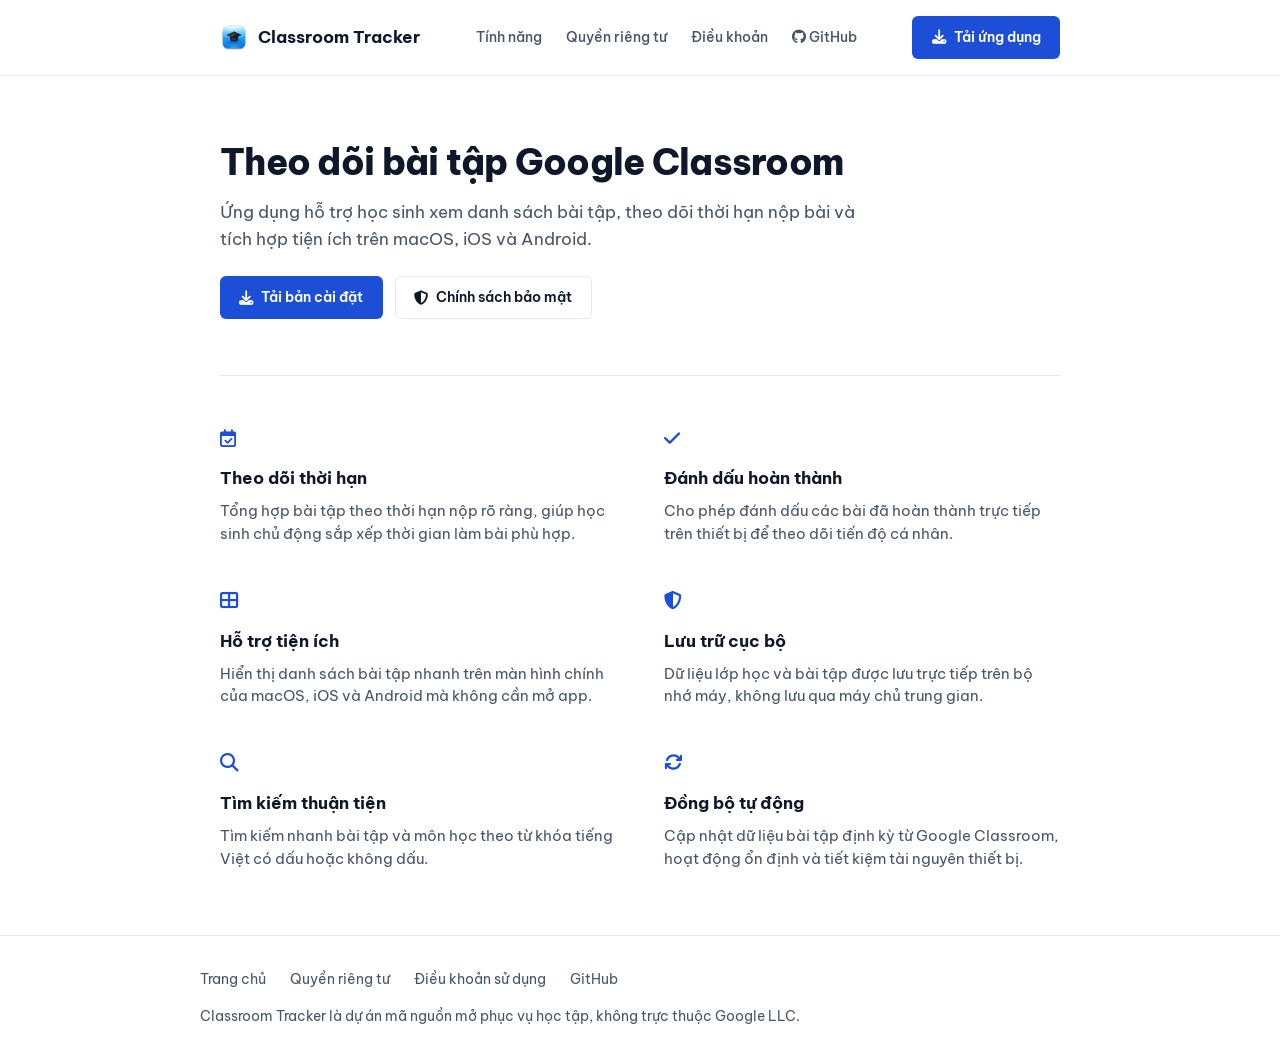
==== docs/index.html @ 7ae24a5d "docs: add landing page, privacy policy, and terms of service" ====
<!DOCTYPE html>
<html lang="vi">
<head>
  <meta charset="UTF-8">
  <meta name="viewport" content="width=device-width, initial-scale=1.0">
  <title>Classroom Tracker - Quản lý bài tập Google Classroom</title>
  <meta name="description" content="Ứng dụng theo dõi bài tập và hạn nộp Google Classroom trên macOS, iOS và Android.">
  <link rel="icon" type="image/svg+xml" href="app-icon.svg">
  <link rel="preconnect" href="https://fonts.googleapis.com">
  <link rel="preconnect" href="https://fonts.gstatic.com" crossorigin>
  <link href="https://fonts.googleapis.com/css2?family=Be+Vietnam+Pro:wght@400;500;600;700;800&display=swap" rel="stylesheet">
  <link rel="stylesheet" href="https://cdnjs.cloudflare.com/ajax/libs/font-awesome/6.5.1/css/all.min.css">
  <link rel="stylesheet" href="style.css">
</head>
<body>
  <header class="site-header">
    <div class="header-inner">
      <a href="index.html" class="brand">
        <img src="app-icon.svg" alt="Classroom Tracker" class="brand-icon">
        <span>Classroom Tracker</span>
      </a>
      <nav class="nav-links">
        <a href="#tinh-nang" class="nav-link">Tính năng</a>
        <a href="privacy.html" class="nav-link">Quyền riêng tư</a>
        <a href="terms.html" class="nav-link">Điều khoản</a>
        <a href="https://github.com/tahoangphuc111/Classroom-Tracker" class="nav-link" target="_blank" rel="noopener">
          <i class="fa-brands fa-github"></i> GitHub
        </a>
      </nav>
      <a href="https://github.com/tahoangphuc111/Classroom-Tracker/releases" class="btn btn-primary">
        <i class="fa-solid fa-download"></i> Tải ứng dụng
      </a>
    </div>
  </header>

  <main class="page-wrapper">
    <section class="hero">
      <h1 class="hero-title">Theo dõi bài tập Google Classroom</h1>
      <p class="hero-lead">Ứng dụng hỗ trợ học sinh xem danh sách bài tập, theo dõi thời hạn nộp bài và tích hợp tiện ích trên macOS, iOS và Android.</p>
      <div class="hero-buttons">
        <a href="https://github.com/tahoangphuc111/Classroom-Tracker/releases" class="btn btn-primary">
          <i class="fa-solid fa-download"></i> Tải bản cài đặt
        </a>
        <a href="privacy.html" class="btn btn-secondary">
          <i class="fa-solid fa-shield-halved"></i> Chính sách bảo mật
        </a>
      </div>
    </section>

    <section id="tinh-nang" class="feature-section">
      <div class="feature-grid">
        <div class="feature-item">
          <div class="feature-icon">
            <i class="fa-regular fa-calendar-check"></i>
          </div>
          <h2 class="feature-title">Theo dõi thời hạn</h2>
          <p class="feature-desc">Tổng hợp bài tập theo thời hạn nộp rõ ràng, giúp học sinh chủ động sắp xếp thời gian làm bài phù hợp.</p>
        </div>

        <div class="feature-item">
          <div class="feature-icon">
            <i class="fa-solid fa-check"></i>
          </div>
          <h2 class="feature-title">Đánh dấu hoàn thành</h2>
          <p class="feature-desc">Cho phép đánh dấu các bài đã hoàn thành trực tiếp trên thiết bị để theo dõi tiến độ cá nhân.</p>
        </div>

        <div class="feature-item">
          <div class="feature-icon">
            <i class="fa-solid fa-table-cells-large"></i>
          </div>
          <h2 class="feature-title">Hỗ trợ tiện ích</h2>
          <p class="feature-desc">Hiển thị danh sách bài tập nhanh trên màn hình chính của macOS, iOS và Android mà không cần mở app.</p>
        </div>

        <div class="feature-item">
          <div class="feature-icon">
            <i class="fa-solid fa-shield-halved"></i>
          </div>
          <h2 class="feature-title">Lưu trữ cục bộ</h2>
          <p class="feature-desc">Dữ liệu lớp học và bài tập được lưu trực tiếp trên bộ nhớ máy, không lưu qua máy chủ trung gian.</p>
        </div>

        <div class="feature-item">
          <div class="feature-icon">
            <i class="fa-solid fa-magnifying-glass"></i>
          </div>
          <h2 class="feature-title">Tìm kiếm thuận tiện</h2>
          <p class="feature-desc">Tìm kiếm nhanh bài tập và môn học theo từ khóa tiếng Việt có dấu hoặc không dấu.</p>
        </div>

        <div class="feature-item">
          <div class="feature-icon">
            <i class="fa-solid fa-arrows-rotate"></i>
          </div>
          <h2 class="feature-title">Đồng bộ tự động</h2>
          <p class="feature-desc">Cập nhật dữ liệu bài tập định kỳ từ Google Classroom, hoạt động ổn định và tiết kiệm tài nguyên thiết bị.</p>
        </div>
      </div>
    </section>
  </main>

  <footer class="site-footer">
    <div class="footer-inner">
      <nav class="footer-nav">
        <a href="index.html" class="footer-link">Trang chủ</a>
        <a href="privacy.html" class="footer-link">Quyền riêng tư</a>
        <a href="terms.html" class="footer-link">Điều khoản sử dụng</a>
        <a href="https://github.com/tahoangphuc111/Classroom-Tracker" class="footer-link" target="_blank" rel="noopener">GitHub</a>
      </nav>
      <p class="footer-copy">Classroom Tracker là dự án mã nguồn mở phục vụ học tập, không trực thuộc Google LLC.</p>
    </div>
  </footer>
</body>
</html>
---- docs/style.css ----
:root {
  color-scheme: light;
  --color-primary: #1d4ed8;
  --color-primary-hover: #1e40af;
  --color-bg: #ffffff;
  --color-surface: #ffffff;
  --color-text: #0f172a;
  --color-text-muted: #475569;
  --color-border: #e2e8f0;
  --radius-sm: 6px;
  --radius-md: 10px;
  --font-base: 'Be Vietnam Pro', system-ui, -apple-system, sans-serif;
}

*, *::before, *::after {
  box-sizing: border-box;
  margin: 0;
  padding: 0;
}

html {
  background: var(--color-bg);
  color: var(--color-text);
  font-family: var(--font-base);
  font-size: 16px;
  line-height: 1.6;
  -webkit-font-smoothing: antialiased;
}

body {
  min-height: 100vh;
  display: flex;
  flex-direction: column;
  background: var(--color-bg);
  color: var(--color-text);
}

code, pre, kbd, samp {
  font-family: var(--font-base);
  font-size: 0.9em;
  font-weight: 600;
  background: #f1f5f9;
  color: #1e293b;
  padding: 2px 6px;
  border-radius: var(--radius-sm);
}

a {
  color: var(--color-primary);
  text-decoration: none;
}

a:hover {
  color: var(--color-primary-hover);
  text-decoration: underline;
}

.site-header {
  border-bottom: 1px solid var(--color-border);
  background: var(--color-surface);
}

.header-inner {
  max-width: 880px;
  margin: 0 auto;
  padding: 1rem 1.25rem;
  display: flex;
  align-items: center;
  justify-content: space-between;
}

.brand {
  display: inline-flex;
  align-items: center;
  gap: 0.625rem;
  color: var(--color-text);
  font-weight: 700;
  font-size: 1.05rem;
  text-decoration: none;
}

.brand:hover {
  text-decoration: none;
}

.brand-icon {
  width: 28px;
  height: 28px;
  border-radius: 6px;
  display: block;
}

.nav-links {
  display: flex;
  align-items: center;
  gap: 1.5rem;
}

.nav-link {
  color: var(--color-text-muted);
  font-size: 0.9rem;
  font-weight: 500;
}

.nav-link:hover {
  color: var(--color-primary);
  text-decoration: none;
}

.btn {
  display: inline-flex;
  align-items: center;
  gap: 0.5rem;
  justify-content: center;
  padding: 0.55rem 1.15rem;
  border-radius: var(--radius-sm);
  font-size: 0.9rem;
  font-weight: 600;
  text-decoration: none;
  cursor: pointer;
  border: 1px solid transparent;
}

.btn:hover {
  text-decoration: none;
}

.btn-primary {
  background: var(--color-primary);
  color: #ffffff;
}

.btn-primary:hover {
  background: var(--color-primary-hover);
}

.btn-secondary {
  background: transparent;
  border-color: var(--color-border);
  color: var(--color-text);
}

.btn-secondary:hover {
  background: #f8fafc;
}

.page-wrapper {
  flex: 1;
  max-width: 880px;
  width: 100%;
  margin: 0 auto;
  padding: 3rem 1.25rem 4rem;
}

.hero {
  max-width: 680px;
  margin: 1rem 0 3.5rem;
}

.hero-title {
  font-size: 2.25rem;
  font-weight: 800;
  line-height: 1.25;
  color: var(--color-text);
  margin-bottom: 0.875rem;
  letter-spacing: -0.02em;
}

.hero-lead {
  font-size: 1.05rem;
  color: var(--color-text-muted);
  margin-bottom: 1.5rem;
  max-width: 60ch;
}

.hero-buttons {
  display: flex;
  gap: 0.75rem;
  flex-wrap: wrap;
}

.feature-section {
  border-top: 1px solid var(--color-border);
  padding-top: 3rem;
}

.feature-grid {
  display: grid;
  grid-template-columns: repeat(2, 1fr);
  gap: 2.5rem 3rem;
}

.feature-item {
  display: flex;
  flex-direction: column;
  gap: 0.5rem;
}

.feature-icon {
  font-size: 1.15rem;
  color: var(--color-primary);
  margin-bottom: 0.25rem;
}

.feature-title {
  font-size: 1.05rem;
  font-weight: 700;
  color: var(--color-text);
}

.feature-desc {
  color: var(--color-text-muted);
  font-size: 0.925rem;
  line-height: 1.55;
}

.document-shell {
  max-width: 720px;
  margin: 0 auto;
}

.document-header {
  border-bottom: 1px solid var(--color-border);
  padding-bottom: 1.25rem;
  margin-bottom: 2rem;
}

.document-title {
  font-size: 2rem;
  font-weight: 800;
  color: var(--color-text);
  letter-spacing: -0.02em;
  margin-bottom: 0.35rem;
}

.document-meta {
  font-size: 0.875rem;
  color: var(--color-text-muted);
}

.document-body h2 {
  font-size: 1.2rem;
  font-weight: 700;
  color: var(--color-text);
  margin: 2rem 0 0.75rem;
}

.document-body p, .document-body ul, .document-body ol {
  font-size: 0.95rem;
  color: var(--color-text);
  margin-bottom: 1rem;
}

.document-body ul, .document-body ol {
  padding-left: 1.35rem;
}

.document-body li {
  margin-bottom: 0.35rem;
}

.notice-divider {
  border-top: 1px solid var(--color-border);
  border-bottom: 1px solid var(--color-border);
  padding: 1.25rem 0;
  margin: 1.75rem 0;
  font-size: 0.925rem;
  color: var(--color-text-muted);
}

.notice-divider strong {
  color: var(--color-text);
  display: block;
  margin-bottom: 0.35rem;
}

.site-footer {
  border-top: 1px solid var(--color-border);
  background: var(--color-surface);
  padding: 2rem 1.25rem;
  margin-top: auto;
}

.footer-inner {
  max-width: 880px;
  margin: 0 auto;
  display: flex;
  align-items: center;
  justify-content: space-between;
  gap: 1rem;
  flex-wrap: wrap;
}

.footer-nav {
  display: flex;
  gap: 1.5rem;
  flex-wrap: wrap;
}

.footer-link {
  color: var(--color-text-muted);
  font-size: 0.875rem;
}

.footer-copy {
  font-size: 0.85rem;
  color: var(--color-text-muted);
}

@media (max-width: 680px) {
  .hero-title {
    font-size: 1.85rem;
  }
  .feature-grid {
    grid-template-columns: 1fr;
    gap: 2rem;
  }
  .nav-links {
    display: none;
  }
  .footer-inner {
    flex-direction: column;
    align-items: flex-start;
  }
}
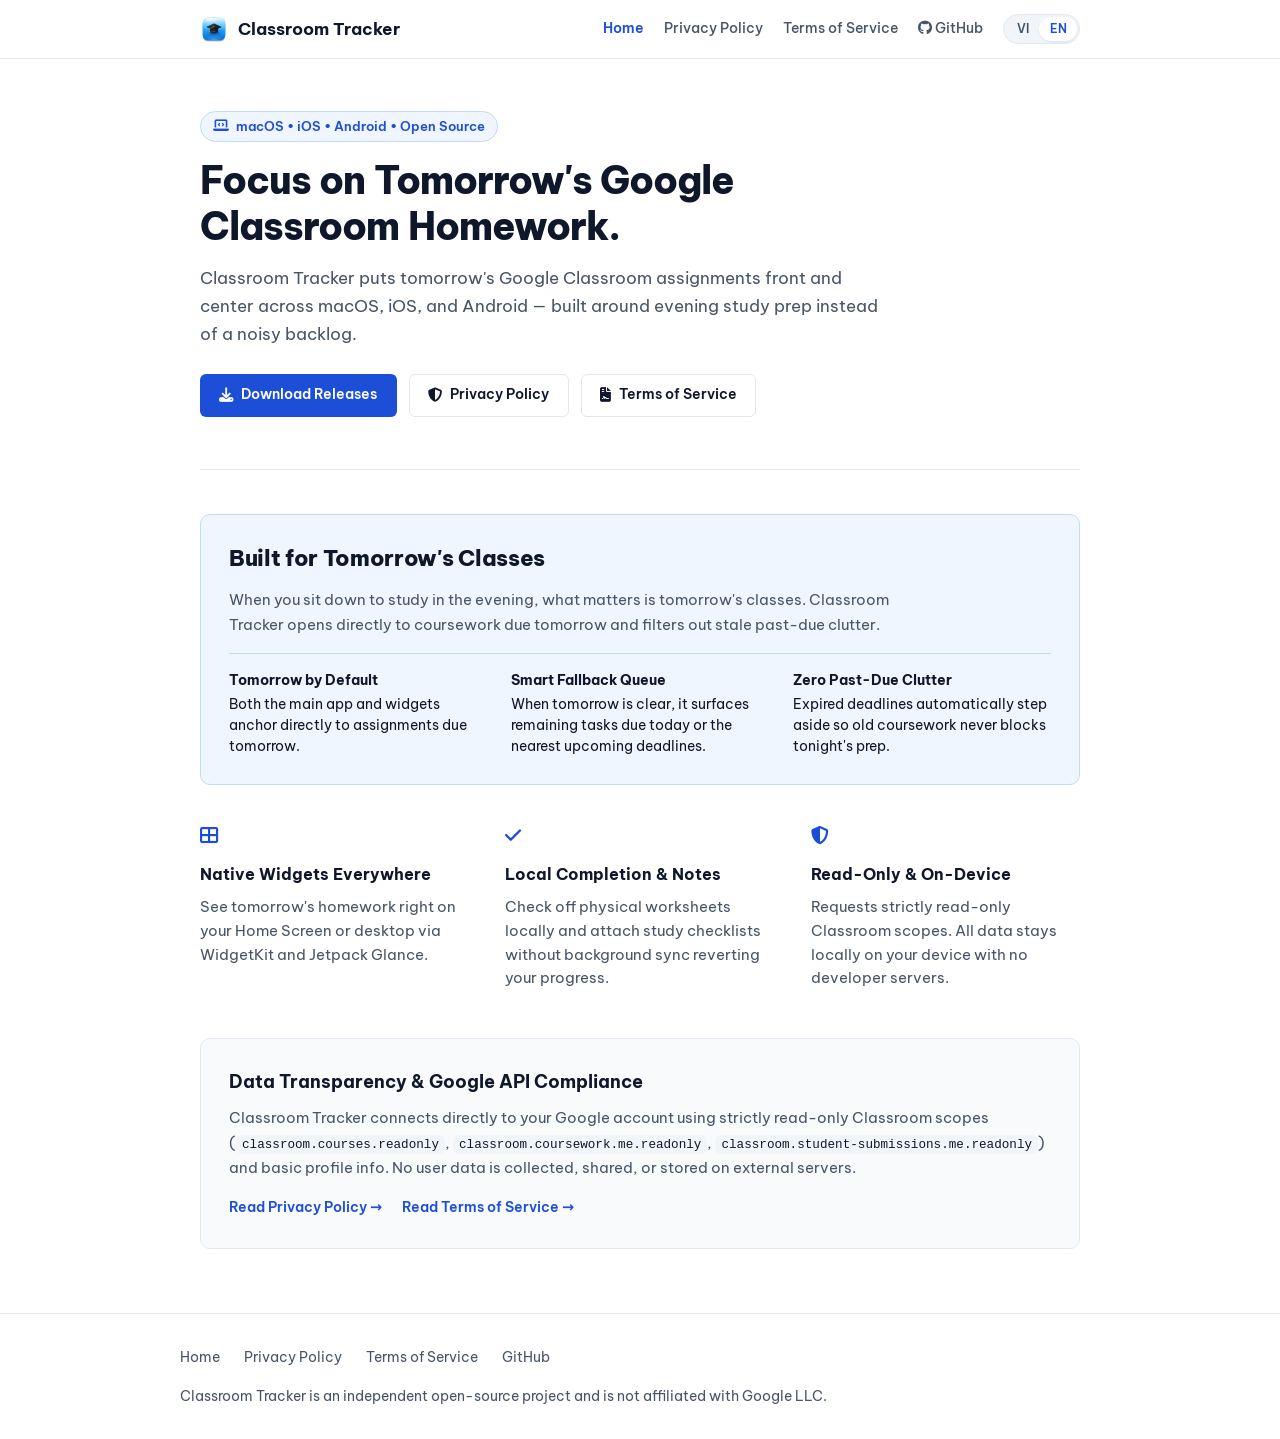
==== commit 39244996: "docs: add bilingual VI/EN landing page, privacy policy, and terms of service" ====
--- a/docs/index.html
+++ b/docs/index.html
@@ -1,16 +1,30 @@
 <!DOCTYPE html>
-<html lang="vi">
+<html lang="en"
+      data-title-vi="Classroom Tracker - Báo bài Google Classroom cho ngày mai"
+      data-title-en="Classroom Tracker - Google Classroom Homework Prep"
+      data-desc-vi="Ứng dụng mã nguồn mở đưa bài tập Google Classroom cần chuẩn bị cho ngày mai lên màn hình chính trên macOS, iOS và Android."
+      data-desc-en="Open-source companion app that puts tomorrow's Google Classroom homework front and center on macOS, iOS, and Android.">
 <head>
   <meta charset="UTF-8">
   <meta name="viewport" content="width=device-width, initial-scale=1.0">
-  <title>Classroom Tracker - Quản lý bài tập Google Classroom</title>
-  <meta name="description" content="Ứng dụng theo dõi bài tập và hạn nộp Google Classroom trên macOS, iOS và Android.">
+  <title>Classroom Tracker - Google Classroom Homework Prep</title>
+  <meta name="description" content="Open-source companion app that puts tomorrow's Google Classroom homework front and center on macOS, iOS, and Android.">
   <link rel="icon" type="image/svg+xml" href="app-icon.svg">
   <link rel="preconnect" href="https://fonts.googleapis.com">
   <link rel="preconnect" href="https://fonts.gstatic.com" crossorigin>
   <link href="https://fonts.googleapis.com/css2?family=Be+Vietnam+Pro:wght@400;500;600;700;800&display=swap" rel="stylesheet">
   <link rel="stylesheet" href="https://cdnjs.cloudflare.com/ajax/libs/font-awesome/6.5.1/css/all.min.css">
   <link rel="stylesheet" href="style.css">
+  <script>
+    (function () {
+      try {
+        var q = new URLSearchParams(window.location.search).get('lang');
+        var l = (q === 'vi' || q === 'en') ? q : (localStorage.getItem('ct_lang') || ((navigator.language || '').toLowerCase().indexOf('vi') === 0 ? 'vi' : 'en'));
+        document.documentElement.classList.add('lang-' + l);
+        document.documentElement.lang = l;
+      } catch (_) {}
+    })();
+  </script>
 </head>
 <body>
   <header class="site-header">
@@ -19,82 +33,158 @@
         <img src="app-icon.svg" alt="Classroom Tracker" class="brand-icon">
         <span>Classroom Tracker</span>
       </a>
-      <nav class="nav-links">
-        <a href="#tinh-nang" class="nav-link">Tính năng</a>
-        <a href="privacy.html" class="nav-link">Quyền riêng tư</a>
-        <a href="terms.html" class="nav-link">Điều khoản</a>
-        <a href="https://github.com/tahoangphuc111/Classroom-Tracker" class="nav-link" target="_blank" rel="noopener">
-          <i class="fa-brands fa-github"></i> GitHub
-        </a>
-      </nav>
-      <a href="https://github.com/tahoangphuc111/Classroom-Tracker/releases" class="btn btn-primary">
-        <i class="fa-solid fa-download"></i> Tải ứng dụng
-      </a>
+      <div class="header-actions">
+        <nav class="nav-links" aria-label="Main navigation">
+          <a href="index.html" class="nav-link is-active" aria-current="page">
+            <span data-lang="vi">Trang chủ</span>
+            <span data-lang="en">Home</span>
+          </a>
+          <a href="privacy.html" class="nav-link">
+            <span data-lang="vi">Quyền riêng tư</span>
+            <span data-lang="en">Privacy Policy</span>
+          </a>
+          <a href="terms.html" class="nav-link">
+            <span data-lang="vi">Điều khoản</span>
+            <span data-lang="en">Terms of Service</span>
+          </a>
+          <a href="https://github.com/tahoangphuc111/Classroom-Tracker" class="nav-link" target="_blank" rel="noopener">
+            <i class="fa-brands fa-github" aria-hidden="true"></i> GitHub
+          </a>
+        </nav>
+        <div class="lang-switcher" role="group" aria-label="Language switcher">
+          <button type="button" class="lang-btn" data-set-lang="vi" aria-pressed="false">VI</button>
+          <button type="button" class="lang-btn" data-set-lang="en" aria-pressed="true">EN</button>
+        </div>
+      </div>
     </div>
   </header>
 
   <main class="page-wrapper">
     <section class="hero">
-      <h1 class="hero-title">Theo dõi bài tập Google Classroom</h1>
-      <p class="hero-lead">Ứng dụng hỗ trợ học sinh xem danh sách bài tập, theo dõi thời hạn nộp bài và tích hợp tiện ích trên macOS, iOS và Android.</p>
+      <div class="hero-badge">
+        <i class="fa-solid fa-laptop-code" aria-hidden="true"></i>
+        <span data-lang="vi">macOS • iOS • Android • Mã nguồn mở</span>
+        <span data-lang="en">macOS • iOS • Android • Open Source</span>
+      </div>
+
+      <h1 class="hero-title" data-lang="vi">Soạn báo bài cho ngày mai, không còn bỏ sót hạn nộp.</h1>
+      <h1 class="hero-title" data-lang="en">Focus on Tomorrow's Google Classroom Homework.</h1>
+
+      <p class="hero-lead" data-lang="vi">
+        Classroom Tracker đưa đúng những bài tập cần chuẩn bị cho ngày mai lên đầu danh sách và màn hình chính trên macOS, iOS và Android — thay cho một danh sách dài đầy bài cũ.
+      </p>
+      <p class="hero-lead" data-lang="en">
+        Classroom Tracker puts tomorrow's Google Classroom assignments front and center across macOS, iOS, and Android — built around evening study prep instead of a noisy backlog.
+      </p>
+
       <div class="hero-buttons">
-        <a href="https://github.com/tahoangphuc111/Classroom-Tracker/releases" class="btn btn-primary">
-          <i class="fa-solid fa-download"></i> Tải bản cài đặt
+        <a href="https://github.com/tahoangphuc111/Classroom-Tracker/releases" class="btn btn-primary" target="_blank" rel="noopener">
+          <i class="fa-solid fa-download" aria-hidden="true"></i>
+          <span data-lang="vi">Tải bản cài đặt</span>
+          <span data-lang="en">Download Releases</span>
         </a>
         <a href="privacy.html" class="btn btn-secondary">
-          <i class="fa-solid fa-shield-halved"></i> Chính sách bảo mật
+          <i class="fa-solid fa-shield-halved" aria-hidden="true"></i>
+          <span data-lang="vi">Chính sách bảo mật</span>
+          <span data-lang="en">Privacy Policy</span>
+        </a>
+        <a href="terms.html" class="btn btn-secondary">
+          <i class="fa-solid fa-file-contract" aria-hidden="true"></i>
+          <span data-lang="vi">Điều khoản dịch vụ</span>
+          <span data-lang="en">Terms of Service</span>
         </a>
       </div>
     </section>
 
-    <section id="tinh-nang" class="feature-section">
+    <section id="features" class="feature-section">
+      <article class="spotlight-card">
+        <h2 class="spotlight-title" data-lang="vi">Báo bài Ngày mai</h2>
+        <h2 class="spotlight-title" data-lang="en">Built for Tomorrow's Classes</h2>
+
+        <p class="spotlight-desc" data-lang="vi">
+          Buổi tối mở app là để soạn bài cho ngày mai. Classroom Tracker mặc định hiển thị ngay các bài có hạn nộp vào ngày mai, tự động bỏ qua các hạn cũ đã trôi qua để danh sách luôn gọn và đúng việc cần làm.
+        </p>
+        <p class="spotlight-desc" data-lang="en">
+          When you sit down to study in the evening, what matters is tomorrow's classes. Classroom Tracker opens directly to coursework due tomorrow and filters out stale past-due clutter.
+        </p>
+
+        <ul class="spotlight-points" data-lang="vi">
+          <li>
+            <strong>Mở lên là thấy Ngày mai</strong>
+            Cả ứng dụng chính lẫn widget đều ưu tiên nhóm bài có hạn trong ngày mai.
+          </li>
+          <li>
+            <strong>Chuyển tiếp thông minh</strong>
+            Khi ngày mai không có bài, tự động hiện bài còn lại trong hôm nay hoặc hạn gần nhất tiếp theo.
+          </li>
+          <li>
+            <strong>Không kẹt bài quá hạn cũ</strong>
+            Bài đã qua hạn được xem như đã khép lại để không che mất bài cần soạn tối nay.
+          </li>
+        </ul>
+
+        <ul class="spotlight-points" data-lang="en">
+          <li>
+            <strong>Tomorrow by Default</strong>
+            Both the main app and widgets anchor directly to assignments due tomorrow.
+          </li>
+          <li>
+            <strong>Smart Fallback Queue</strong>
+            When tomorrow is clear, it surfaces remaining tasks due today or the nearest upcoming deadlines.
+          </li>
+          <li>
+            <strong>Zero Past-Due Clutter</strong>
+            Expired deadlines automatically step aside so old coursework never blocks tonight's prep.
+          </li>
+        </ul>
+      </article>
+
       <div class="feature-grid">
         <div class="feature-item">
-          <div class="feature-icon">
-            <i class="fa-regular fa-calendar-check"></i>
-          </div>
-          <h2 class="feature-title">Theo dõi thời hạn</h2>
-          <p class="feature-desc">Tổng hợp bài tập theo thời hạn nộp rõ ràng, giúp học sinh chủ động sắp xếp thời gian làm bài phù hợp.</p>
+          <div class="feature-icon"><i class="fa-solid fa-table-cells-large" aria-hidden="true"></i></div>
+          <h3 class="feature-title" data-lang="vi">Widget trên macOS, iOS &amp; Android</h3>
+          <h3 class="feature-title" data-lang="en">Native Widgets Everywhere</h3>
+          <p class="feature-desc" data-lang="vi">Xem nhanh báo bài ngày mai ngay trên màn hình chính và desktop qua WidgetKit và Jetpack Glance mà không cần mở app.</p>
+          <p class="feature-desc" data-lang="en">See tomorrow's homework right on your Home Screen or desktop via WidgetKit and Jetpack Glance.</p>
         </div>
 
         <div class="feature-item">
-          <div class="feature-icon">
-            <i class="fa-solid fa-check"></i>
-          </div>
-          <h2 class="feature-title">Đánh dấu hoàn thành</h2>
-          <p class="feature-desc">Cho phép đánh dấu các bài đã hoàn thành trực tiếp trên thiết bị để theo dõi tiến độ cá nhân.</p>
+          <div class="feature-icon"><i class="fa-solid fa-check" aria-hidden="true"></i></div>
+          <h3 class="feature-title" data-lang="vi">Đánh dấu xong &amp; Ghi chú cá nhân</h3>
+          <h3 class="feature-title" data-lang="en">Local Completion &amp; Notes</h3>
+          <p class="feature-desc" data-lang="vi">Đánh dấu bài làm trên giấy hoặc tạo checklist ghi chú riêng trên máy; đồng bộ nền không ghi đè tiến độ của bạn.</p>
+          <p class="feature-desc" data-lang="en">Check off physical worksheets locally and attach study checklists without background sync reverting your progress.</p>
         </div>
 
         <div class="feature-item">
-          <div class="feature-icon">
-            <i class="fa-solid fa-table-cells-large"></i>
-          </div>
-          <h2 class="feature-title">Hỗ trợ tiện ích</h2>
-          <p class="feature-desc">Hiển thị danh sách bài tập nhanh trên màn hình chính của macOS, iOS và Android mà không cần mở app.</p>
-        </div>
-
-        <div class="feature-item">
-          <div class="feature-icon">
-            <i class="fa-solid fa-shield-halved"></i>
-          </div>
-          <h2 class="feature-title">Lưu trữ cục bộ</h2>
-          <p class="feature-desc">Dữ liệu lớp học và bài tập được lưu trực tiếp trên bộ nhớ máy, không lưu qua máy chủ trung gian.</p>
-        </div>
-
-        <div class="feature-item">
-          <div class="feature-icon">
-            <i class="fa-solid fa-magnifying-glass"></i>
-          </div>
-          <h2 class="feature-title">Tìm kiếm thuận tiện</h2>
-          <p class="feature-desc">Tìm kiếm nhanh bài tập và môn học theo từ khóa tiếng Việt có dấu hoặc không dấu.</p>
-        </div>
-
-        <div class="feature-item">
-          <div class="feature-icon">
-            <i class="fa-solid fa-arrows-rotate"></i>
-          </div>
-          <h2 class="feature-title">Đồng bộ tự động</h2>
-          <p class="feature-desc">Cập nhật dữ liệu bài tập định kỳ từ Google Classroom, hoạt động ổn định và tiết kiệm tài nguyên thiết bị.</p>
+          <div class="feature-icon"><i class="fa-solid fa-shield-halved" aria-hidden="true"></i></div>
+          <h3 class="feature-title" data-lang="vi">Chỉ đọc &amp; Lưu trữ cục bộ</h3>
+          <h3 class="feature-title" data-lang="en">Read-Only &amp; On-Device</h3>
+          <p class="feature-desc" data-lang="vi">Chỉ dùng quyền đọc từ Google Classroom API. Toàn bộ dữ liệu nằm trên thiết bị, không qua máy chủ trung gian.</p>
+          <p class="feature-desc" data-lang="en">Requests strictly read-only Classroom scopes. All data stays locally on your device with no developer servers.</p>
+        </div>
+      </div>
+    </section>
+
+    <section class="trust-section" aria-label="Privacy and Terms Summary">
+      <div data-lang="vi">
+        <h2>Minh bạch dữ liệu &amp; Quyền riêng tư</h2>
+        <p>
+          Classroom Tracker kết nối trực tiếp với tài khoản Google của bạn qua các quyền chỉ đọc (<code>classroom.courses.readonly</code>, <code>classroom.coursework.me.readonly</code>, <code>classroom.student-submissions.me.readonly</code>) và hồ sơ cơ bản. Không thu thập, chia sẻ hay lưu dữ liệu học tập trên máy chủ bên ngoài.
+        </p>
+        <div class="trust-links">
+          <a href="privacy.html">Đọc Chính sách Quyền riêng tư →</a>
+          <a href="terms.html">Đọc Điều khoản Dịch vụ →</a>
+        </div>
+      </div>
+      <div data-lang="en">
+        <h2>Data Transparency &amp; Google API Compliance</h2>
+        <p>
+          Classroom Tracker connects directly to your Google account using strictly read-only Classroom scopes (<code>classroom.courses.readonly</code>, <code>classroom.coursework.me.readonly</code>, <code>classroom.student-submissions.me.readonly</code>) and basic profile info. No user data is collected, shared, or stored on external servers.
+        </p>
+        <div class="trust-links">
+          <a href="privacy.html">Read Privacy Policy →</a>
+          <a href="terms.html">Read Terms of Service →</a>
         </div>
       </div>
     </section>
@@ -102,14 +192,26 @@
 
   <footer class="site-footer">
     <div class="footer-inner">
-      <nav class="footer-nav">
-        <a href="index.html" class="footer-link">Trang chủ</a>
-        <a href="privacy.html" class="footer-link">Quyền riêng tư</a>
-        <a href="terms.html" class="footer-link">Điều khoản sử dụng</a>
+      <nav class="footer-nav" aria-label="Footer navigation">
+        <a href="index.html" class="footer-link">
+          <span data-lang="vi">Trang chủ</span>
+          <span data-lang="en">Home</span>
+        </a>
+        <a href="privacy.html" class="footer-link">
+          <span data-lang="vi">Quyền riêng tư</span>
+          <span data-lang="en">Privacy Policy</span>
+        </a>
+        <a href="terms.html" class="footer-link">
+          <span data-lang="vi">Điều khoản dịch vụ</span>
+          <span data-lang="en">Terms of Service</span>
+        </a>
         <a href="https://github.com/tahoangphuc111/Classroom-Tracker" class="footer-link" target="_blank" rel="noopener">GitHub</a>
       </nav>
-      <p class="footer-copy">Classroom Tracker là dự án mã nguồn mở phục vụ học tập, không trực thuộc Google LLC.</p>
+      <p class="footer-copy" data-lang="vi">Classroom Tracker là dự án mã nguồn mở độc lập, không trực thuộc Google LLC.</p>
+      <p class="footer-copy" data-lang="en">Classroom Tracker is an independent open-source project and is not affiliated with Google LLC.</p>
     </div>
   </footer>
+
+  <script src="lang.js" defer></script>
 </body>
 </html>
--- a/docs/style.css
+++ b/docs/style.css
@@ -2,14 +2,19 @@
   color-scheme: light;
   --color-primary: #1d4ed8;
   --color-primary-hover: #1e40af;
+  --color-primary-soft: #eff6ff;
+  --color-primary-border: #bfdbfe;
   --color-bg: #ffffff;
   --color-surface: #ffffff;
+  --color-surface-subtle: #f8fafc;
   --color-text: #0f172a;
   --color-text-muted: #475569;
   --color-border: #e2e8f0;
   --radius-sm: 6px;
   --radius-md: 10px;
-  --font-base: 'Be Vietnam Pro', system-ui, -apple-system, sans-serif;
+  --radius-pill: 999px;
+  --font-base: 'Be Vietnam Pro', system-ui, -apple-system, BlinkMacSystemFont, 'Segoe UI', sans-serif;
+  --font-mono: ui-monospace, SFMono-Regular, Menlo, Monaco, Consolas, monospace;
 }
 
 *, *::before, *::after {
@@ -23,8 +28,18 @@
   color: var(--color-text);
   font-family: var(--font-base);
   font-size: 16px;
-  line-height: 1.6;
+  line-height: 1.65;
   -webkit-font-smoothing: antialiased;
+  scroll-behavior: smooth;
+}
+
+/* Language toggle: only hide the inactive language when JS has initialized html.lang-* */
+html.lang-vi [data-lang="en"] {
+  display: none !important;
+}
+
+html.lang-en [data-lang="vi"] {
+  display: none !important;
 }
 
 body {
@@ -36,13 +51,14 @@
 }
 
 code, pre, kbd, samp {
-  font-family: var(--font-base);
-  font-size: 0.9em;
-  font-weight: 600;
+  font-family: var(--font-mono);
+  font-size: 0.85em;
+  font-weight: 500;
   background: #f1f5f9;
-  color: #1e293b;
+  color: #0f172a;
   padding: 2px 6px;
   border-radius: var(--radius-sm);
+  word-break: break-word;
 }
 
 a {
@@ -55,18 +71,31 @@
   text-decoration: underline;
 }
 
+a:focus-visible,
+button:focus-visible {
+  outline: 2px solid var(--color-primary);
+  outline-offset: 2px;
+}
+
+/* Header */
 .site-header {
+  position: sticky;
+  top: 0;
+  z-index: 20;
   border-bottom: 1px solid var(--color-border);
-  background: var(--color-surface);
+  background: rgba(255, 255, 255, 0.94);
+  backdrop-filter: blur(8px);
 }
 
 .header-inner {
-  max-width: 880px;
+  max-width: 920px;
   margin: 0 auto;
-  padding: 1rem 1.25rem;
+  padding: 0.875rem 1.25rem;
   display: flex;
   align-items: center;
   justify-content: space-between;
+  gap: 1rem;
+  flex-wrap: wrap;
 }
 
 .brand {
@@ -77,6 +106,7 @@
   font-weight: 700;
   font-size: 1.05rem;
   text-decoration: none;
+  flex-shrink: 0;
 }
 
 .brand:hover {
@@ -86,27 +116,76 @@
 .brand-icon {
   width: 28px;
   height: 28px;
-  border-radius: 6px;
+  border-radius: 7px;
   display: block;
 }
 
+.header-actions {
+  display: flex;
+  align-items: center;
+  gap: 1.25rem;
+  flex-wrap: wrap;
+}
+
 .nav-links {
   display: flex;
   align-items: center;
-  gap: 1.5rem;
+  gap: 1.25rem;
+  flex-wrap: wrap;
 }
 
 .nav-link {
   color: var(--color-text-muted);
   font-size: 0.9rem;
   font-weight: 500;
-}
-
-.nav-link:hover {
+  white-space: nowrap;
+}
+
+.nav-link:hover,
+.nav-link.is-active {
   color: var(--color-primary);
   text-decoration: none;
 }
 
+.nav-link.is-active {
+  font-weight: 600;
+}
+
+/* Language Switcher */
+.lang-switcher {
+  display: inline-flex;
+  align-items: center;
+  padding: 2px;
+  background: #f1f5f9;
+  border: 1px solid var(--color-border);
+  border-radius: var(--radius-pill);
+}
+
+.lang-btn {
+  appearance: none;
+  border: none;
+  background: transparent;
+  color: var(--color-text-muted);
+  font-family: var(--font-base);
+  font-size: 0.78rem;
+  font-weight: 600;
+  padding: 0.28rem 0.65rem;
+  border-radius: var(--radius-pill);
+  cursor: pointer;
+  transition: background-color 0.15s ease, color 0.15s ease;
+}
+
+.lang-btn:hover {
+  color: var(--color-text);
+}
+
+.lang-btn[aria-pressed="true"] {
+  background: var(--color-surface);
+  color: var(--color-primary);
+  box-shadow: 0 1px 2px rgba(15, 23, 42, 0.08);
+}
+
+/* Buttons */
 .btn {
   display: inline-flex;
   align-items: center;
@@ -119,6 +198,7 @@
   text-decoration: none;
   cursor: pointer;
   border: 1px solid transparent;
+  white-space: nowrap;
 }
 
 .btn:hover {
@@ -132,45 +212,63 @@
 
 .btn-primary:hover {
   background: var(--color-primary-hover);
+  color: #ffffff;
 }
 
 .btn-secondary {
-  background: transparent;
+  background: var(--color-surface);
   border-color: var(--color-border);
   color: var(--color-text);
 }
 
 .btn-secondary:hover {
-  background: #f8fafc;
-}
-
+  background: var(--color-surface-subtle);
+  color: var(--color-text);
+}
+
+/* Main container */
 .page-wrapper {
   flex: 1;
-  max-width: 880px;
+  max-width: 920px;
   width: 100%;
   margin: 0 auto;
-  padding: 3rem 1.25rem 4rem;
-}
-
+  padding: 2.75rem 1.25rem 4rem;
+}
+
+/* Landing Hero */
 .hero {
-  max-width: 680px;
-  margin: 1rem 0 3.5rem;
+  max-width: 720px;
+  margin: 0.5rem 0 3.25rem;
+}
+
+.hero-badge {
+  display: inline-flex;
+  align-items: center;
+  gap: 0.45rem;
+  font-size: 0.8rem;
+  font-weight: 600;
+  color: var(--color-primary);
+  background: var(--color-primary-soft);
+  border: 1px solid var(--color-primary-border);
+  padding: 0.25rem 0.75rem;
+  border-radius: var(--radius-pill);
+  margin-bottom: 1rem;
 }
 
 .hero-title {
-  font-size: 2.25rem;
+  font-size: 2.35rem;
   font-weight: 800;
-  line-height: 1.25;
-  color: var(--color-text);
-  margin-bottom: 0.875rem;
-  letter-spacing: -0.02em;
+  line-height: 1.22;
+  color: var(--color-text);
+  margin-bottom: 0.9rem;
+  letter-spacing: -0.025em;
 }
 
 .hero-lead {
   font-size: 1.05rem;
   color: var(--color-text-muted);
-  margin-bottom: 1.5rem;
-  max-width: 60ch;
+  margin-bottom: 1.65rem;
+  max-width: 62ch;
 }
 
 .hero-buttons {
@@ -179,31 +277,84 @@
   flex-wrap: wrap;
 }
 
+/* Features */
 .feature-section {
   border-top: 1px solid var(--color-border);
-  padding-top: 3rem;
+  padding-top: 2.75rem;
+}
+
+.section-heading {
+  font-size: 1.25rem;
+  font-weight: 700;
+  color: var(--color-text);
+  margin-bottom: 1.5rem;
+}
+
+.spotlight-card {
+  background: var(--color-primary-soft);
+  border: 1px solid var(--color-primary-border);
+  border-radius: var(--radius-md);
+  padding: 1.65rem 1.75rem;
+  margin-bottom: 2.25rem;
+}
+
+.spotlight-title {
+  font-size: 1.35rem;
+  font-weight: 800;
+  color: var(--color-text);
+  letter-spacing: -0.015em;
+  margin-bottom: 0.6rem;
+}
+
+.spotlight-desc {
+  font-size: 0.96rem;
+  color: var(--color-text-muted);
+  max-width: 66ch;
+  margin-bottom: 1rem;
+}
+
+.spotlight-points {
+  list-style: none;
+  padding: 0;
+  display: grid;
+  grid-template-columns: repeat(3, minmax(0, 1fr));
+  gap: 1rem 1.5rem;
+  border-top: 1px solid var(--color-primary-border);
+  padding-top: 1rem;
+}
+
+.spotlight-points li {
+  font-size: 0.88rem;
+  color: var(--color-text);
+  line-height: 1.5;
+}
+
+.spotlight-points strong {
+  display: block;
+  font-weight: 700;
+  margin-bottom: 0.15rem;
 }
 
 .feature-grid {
   display: grid;
-  grid-template-columns: repeat(2, 1fr);
-  gap: 2.5rem 3rem;
+  grid-template-columns: repeat(3, 1fr);
+  gap: 2rem 2.25rem;
 }
 
 .feature-item {
   display: flex;
   flex-direction: column;
-  gap: 0.5rem;
+  gap: 0.45rem;
 }
 
 .feature-icon {
   font-size: 1.15rem;
   color: var(--color-primary);
-  margin-bottom: 0.25rem;
+  margin-bottom: 0.2rem;
 }
 
 .feature-title {
-  font-size: 1.05rem;
+  font-size: 1.02rem;
   font-weight: 700;
   color: var(--color-text);
 }
@@ -211,17 +362,47 @@
 .feature-desc {
   color: var(--color-text-muted);
   font-size: 0.925rem;
-  line-height: 1.55;
-}
-
+  line-height: 1.6;
+}
+
+/* Transparency summary card on homepage */
+.trust-section {
+  margin-top: 3rem;
+  padding: 1.75rem;
+  border: 1px solid var(--color-border);
+  border-radius: var(--radius-md);
+  background: var(--color-surface-subtle);
+}
+
+.trust-section h2 {
+  font-size: 1.12rem;
+  font-weight: 700;
+  margin-bottom: 0.6rem;
+}
+
+.trust-section p {
+  font-size: 0.93rem;
+  color: var(--color-text-muted);
+  margin-bottom: 1rem;
+}
+
+.trust-links {
+  display: flex;
+  flex-wrap: wrap;
+  gap: 1.25rem;
+  font-size: 0.9rem;
+  font-weight: 600;
+}
+
+/* Legal Document Shell */
 .document-shell {
-  max-width: 720px;
+  max-width: 760px;
   margin: 0 auto;
 }
 
 .document-header {
   border-bottom: 1px solid var(--color-border);
-  padding-bottom: 1.25rem;
+  padding-bottom: 1.35rem;
   margin-bottom: 2rem;
 }
 
@@ -230,11 +411,44 @@
   font-weight: 800;
   color: var(--color-text);
   letter-spacing: -0.02em;
-  margin-bottom: 0.35rem;
-}
-
-.document-meta {
+  margin-bottom: 0.5rem;
+}
+
+.document-meta-row {
+  display: flex;
+  flex-wrap: wrap;
+  gap: 0.6rem 1.25rem;
   font-size: 0.875rem;
+  color: var(--color-text-muted);
+}
+
+.doc-toc {
+  background: var(--color-surface-subtle);
+  border: 1px solid var(--color-border);
+  border-radius: var(--radius-md);
+  padding: 1rem 1.25rem;
+  margin-bottom: 2rem;
+}
+
+.doc-toc-title {
+  font-size: 0.85rem;
+  font-weight: 700;
+  text-transform: uppercase;
+  letter-spacing: 0.04em;
+  color: var(--color-text-muted);
+  margin-bottom: 0.5rem;
+}
+
+.doc-toc ol {
+  padding-left: 1.25rem;
+  margin: 0;
+  display: grid;
+  grid-template-columns: repeat(2, minmax(0, 1fr));
+  gap: 0.3rem 1.5rem;
+}
+
+.doc-toc li {
+  font-size: 0.88rem;
   color: var(--color-text-muted);
 }
 
@@ -242,38 +456,102 @@
   font-size: 1.2rem;
   font-weight: 700;
   color: var(--color-text);
-  margin: 2rem 0 0.75rem;
-}
-
-.document-body p, .document-body ul, .document-body ol {
+  margin: 2.15rem 0 0.75rem;
+  scroll-margin-top: 4.5rem;
+}
+
+.document-body h3 {
+  font-size: 1rem;
+  font-weight: 600;
+  color: var(--color-text);
+  margin: 1.25rem 0 0.5rem;
+}
+
+.document-body p,
+.document-body ul,
+.document-body ol {
   font-size: 0.95rem;
   color: var(--color-text);
   margin-bottom: 1rem;
 }
 
-.document-body ul, .document-body ol {
+.document-body ul,
+.document-body ol {
   padding-left: 1.35rem;
 }
 
 .document-body li {
-  margin-bottom: 0.35rem;
-}
-
-.notice-divider {
-  border-top: 1px solid var(--color-border);
+  margin-bottom: 0.45rem;
+}
+
+/* Scope Table */
+.table-scroll {
+  width: 100%;
+  overflow-x: auto;
+  margin: 1.25rem 0 1.5rem;
+  border: 1px solid var(--color-border);
+  border-radius: var(--radius-md);
+}
+
+.scope-table {
+  width: 100%;
+  border-collapse: collapse;
+  font-size: 0.88rem;
+  text-align: left;
+}
+
+.scope-table th,
+.scope-table td {
+  padding: 0.75rem 0.9rem;
   border-bottom: 1px solid var(--color-border);
-  padding: 1.25rem 0;
-  margin: 1.75rem 0;
-  font-size: 0.925rem;
-  color: var(--color-text-muted);
-}
-
-.notice-divider strong {
-  color: var(--color-text);
+  vertical-align: top;
+}
+
+.scope-table tr:last-child td {
+  border-bottom: none;
+}
+
+.scope-table th {
+  background: var(--color-surface-subtle);
+  font-weight: 700;
+  color: var(--color-text);
+  white-space: nowrap;
+}
+
+/* Google API Limited Use & Important Notices */
+.notice-callout {
+  background: var(--color-primary-soft);
+  border: 1px solid var(--color-primary-border);
+  border-left: 4px solid var(--color-primary);
+  border-radius: var(--radius-md);
+  padding: 1.15rem 1.25rem;
+  margin: 1.5rem 0;
+  font-size: 0.93rem;
+  color: var(--color-text);
+}
+
+.notice-callout strong {
   display: block;
   margin-bottom: 0.35rem;
-}
-
+  color: var(--color-text);
+}
+
+.notice-callout p:last-child {
+  margin-bottom: 0;
+}
+
+.bilingual-divider {
+  border: none;
+  border-top: 2px dashed var(--color-border);
+  margin: 3rem 0;
+}
+
+html.lang-vi .bilingual-divider,
+html.lang-en .bilingual-divider {
+  display: none;
+}
+
+/* Footer */
 .site-footer {
   border-top: 1px solid var(--color-border);
   background: var(--color-surface);
@@ -282,7 +560,7 @@
 }
 
 .footer-inner {
-  max-width: 880px;
+  max-width: 920px;
   margin: 0 auto;
   display: flex;
   align-items: center;
@@ -309,14 +587,29 @@
 
 @media (max-width: 680px) {
   .hero-title {
-    font-size: 1.85rem;
+    font-size: 1.8rem;
+  }
+  .spotlight-points {
+    grid-template-columns: 1fr;
+    gap: 0.85rem;
   }
   .feature-grid {
     grid-template-columns: 1fr;
-    gap: 2rem;
+    gap: 1.75rem;
+  }
+  .doc-toc ol {
+    grid-template-columns: 1fr;
+  }
+  .header-inner {
+    padding: 0.75rem 1rem;
+  }
+  .header-actions {
+    width: 100%;
+    justify-content: space-between;
+    gap: 0.75rem;
   }
   .nav-links {
-    display: none;
+    gap: 0.9rem;
   }
   .footer-inner {
     flex-direction: column;
